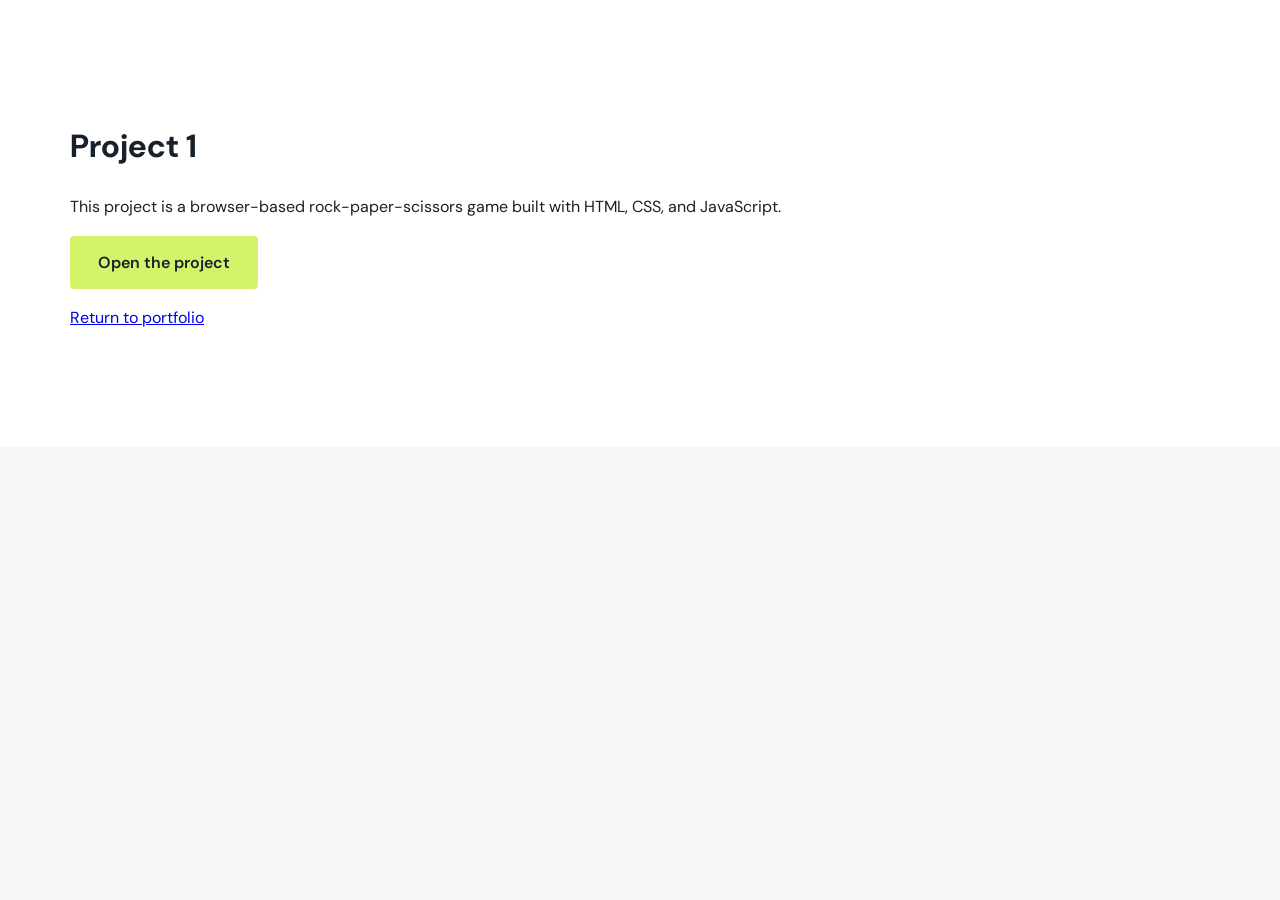
==== project1.html @ f3b05279 "Fix project page format" ====
<!DOCTYPE html>
<html lang="en">
<head>
	<meta charset="UTF-8">
	<meta name="viewport" content="width=device-width, initial-scale=1.0">
	<meta name="description" content="Project portfolio entry for Sammy Marwa">
	<title>Project 1 | Sammy Marwa</title>
	<link rel="stylesheet" href="style.css">
</head>
<body>
	<main class="project-section">
		<div class="container">
			<h1>Project 1</h1>
			<p>This project is a browser-based rock-paper-scissors game built with HTML, CSS, and JavaScript.</p>
			<p><a class="cta-button" href="project27.html">Open the project</a></p>
			<p><a href="index.html">Return to portfolio</a></p>
		</div>
	</main>
</body>
</html>
---- style.css ----
@import url('https://fonts.googleapis.com/css2?family=DM+Sans:wght@400;500;600;700&family=Space+Grotesk:wght@500;600;700&display=swap');

:root {
    --ink: #17212b;
    --muted: #607080;
    --paper: #f4f7f5;
    --white: #ffffff;
    --blue: #1769ff;
    --lime: #d4f36a;
    --line: #dce5e1;
    --shadow: 0 18px 45px rgba(23, 33, 43, 0.1);
}

* {
    box-sizing: border-box;
}

.reveal {
    opacity: 0;
    transform: translateY(28px);
    transition: opacity 0.7s ease, transform 0.7s ease;
}

.reveal.visible {
    opacity: 1;
    transform: translateY(0);
}

html {
    scroll-behavior: smooth;
}

body {
    margin: 0;
    font-family: 'DM Sans', sans-serif;
    line-height: 1.6;
    background: var(--paper);
    color: var(--ink);
}

header {
    background-color: rgba(255, 255, 255, 0.94);
    padding: 18px 24px;
    border-bottom: 1px solid var(--line);
    position: sticky;
    top: 0;
    z-index: 10;
    backdrop-filter: blur(14px);
}

nav {
    display: flex;
    justify-content: space-between;
    align-items: center;
    max-width: 1180px;
    margin: 0 auto;
    position: relative;
}

.logo {
    font-family: 'Space Grotesk', sans-serif;
    font-size: 24px;
    font-weight: 700;
    color: var(--ink);
    text-decoration: none;
}

nav ul {
    list-style: none;
    display: flex;
    gap: 26px;
    padding: 0;
    margin: 0;
}

nav a {
    text-decoration: none;
    color: var(--muted);
    font-weight: 500;
    transition: color 0.2s ease;
}

nav a:hover,
nav a.active {
    color: var(--blue);
}

.menu-toggle {
    display: none;
    margin-left: auto;
    background: var(--ink);
    color: var(--white);
    border: 0;
    border-radius: 4px;
    padding: 9px 13px;
    cursor: pointer;
    font: inherit;
    font-weight: 600;
}

.hero {
    background: linear-gradient(rgba(0, 0, 0, 0.45), rgba(0, 0, 0, 0.45)), url("images/imagesproject1.jpg") center / cover no-repeat;
    color: #ffffff;
    min-height: 620px;
    padding: 150px 24px 130px;
    text-align: center;
    display: grid;
    place-content: center;
    position: relative;
}

.hero h1 {
    color: #ffffff;
    margin: 0 auto 18px;
    width: 100%;
    max-width: 850px;
    font-family: 'Space Grotesk', sans-serif;
    font-size: clamp(2.8rem, 7vw, 5.8rem);
    line-height: 0.98;
    font-weight: 700;
    overflow-wrap: anywhere;
}

.hero-subtitle {
    font-size: 1.15rem;
    margin-bottom: 30px;
    opacity: 0.95;
}

.cta-button {
    background-color: var(--lime);
    color: var(--ink);
    padding: 14px 28px;
    text-decoration: none;
    border-radius: 4px;
    font-weight: 600;
    display: inline-block;
    transition: transform 0.2s ease, background-color 0.2s ease;
}

.cta-button:hover {
    background-color: #e4ff88;
    transform: translateY(-3px);
}

.about,
.project-section,
.contact-section {
    padding: 100px 24px;
    background-color: var(--white);
}

.container {
    max-width: 1180px;
    margin: 0 auto;
    padding: 0 20px;
}

h2 {
    font-family: 'Space Grotesk', sans-serif;
    font-size: clamp(2rem, 4vw, 3rem);
    font-weight: 700;
    margin: 0 0 28px;
    border-bottom: 4px solid var(--lime);
    padding-bottom: 7px;
    display: inline-block;
    color: var(--ink);
}

.about-grid {
    display: grid;
    grid-template-columns: 1fr 1fr;
    gap: clamp(40px, 8vw, 110px);
    align-items: center;
    margin-top: 30px;
}

.about-text p {
    margin-bottom: 20px;
    line-height: 1.8;
    font-size: 1.05rem;
    color: var(--muted);
}

.about-image img {
    width: 100%;
    max-width: 430px;
    aspect-ratio: 4 / 5;
    object-fit: cover;
    border-radius: 4px;
    background: #dbeafe;
    display: block;
    box-shadow: var(--shadow);
}

#skills {
    width: min(1130px, calc(100% - 48px));
    margin: 0 auto;
    border-collapse: collapse;
    background: var(--white);
    box-shadow: var(--shadow);
    text-align: left;
    overflow: hidden;
}

#skills th,
#skills td {
    padding: 18px 22px;
    border-bottom: 1px solid var(--line);
}

#skills th {
    background: var(--ink);
    color: var(--white);
    font-family: 'Space Grotesk', sans-serif;
    font-weight: 600;
}

#skills tr:last-child td {
    border-bottom: 0;
}

#skills td:last-child {
    color: var(--muted);
}

.project-card {
    display: grid;
    grid-template-columns: 1fr 1fr;
    gap: 50px;
    align-items: center;
    background: var(--white);
    padding: clamp(22px, 5vw, 52px);
    border-radius: 4px;
    box-shadow: var(--shadow);
}

.project-image {
    min-height: 300px;
    border-radius: 3px;
    overflow: hidden;
}

.project-image img {
    width: 100%;
    height: 100%;
    min-height: 300px;
    display: block;
    object-fit: cover;
}

.project-info h3 {
    font-family: 'Space Grotesk', sans-serif;
    margin-top: 0;
    font-size: 2rem;
}

.project-info p {
    color: var(--muted);
    font-size: 1.05rem;
    line-height: 1.8;
}

.contact-form {
    max-width: 600px;
    margin: 0 auto;
    padding: clamp(24px, 5vw, 48px);
    background: var(--paper);
    border-radius: 4px;
    box-shadow: var(--shadow);
}

.contact-form label {
    font-weight: 700;
}

.contact-form input,
.contact-form textarea {
    width: 100%;
    padding: 14px;
    margin-top: 8px;
    margin-bottom: 16px;
    border: 1px solid #b9c9c1;
    border-radius: 3px;
    font: inherit;
    background: var(--white);
}

.contact-form input:focus,
.contact-form textarea:focus {
    outline: 3px solid rgba(23, 105, 255, 0.2);
    border-color: var(--blue);
    box-sizing: border-box;
}

.contact-form textarea {
    min-height: 120px;
}

.contact-form button {
    background: var(--blue);
    color: var(--white);
    border: none;
    padding: 14px 26px;
    border-radius: 3px;
    cursor: pointer;
    font: inherit;
    font-weight: 700;
    transition: transform 0.2s ease, background-color 0.2s ease;
}

.contact-form button:hover {
    background: #0d51ca;
    transform: translateY(-2px);
}

.form-status {
    display: none;
    max-width: 600px;
    margin: 18px auto 0;
    padding: 14px 18px;
    border-left: 4px solid var(--blue);
    background: #e9f0ff;
    color: var(--ink);
    font-weight: 600;
}

.form-status.show {
    display: block;
}

.form-status.error {
    border-color: #c0392b;
    background: #fff0ee;
}

footer {
    background: var(--ink);
    color: white;
    padding: 52px 24px;
    text-align: center;
}

footer a {
    color: var(--lime);
    text-decoration: none;
    transition: color 0.2s ease;
}

#handles {
    display: flex;
    justify-content: center;
    gap: 16px;
    flex-wrap: wrap;
}

#handles i {
    margin-right: 4px;
}

footer a:hover {
    color: var(--white);
}

@media (max-width: 768px) {
    header {
        padding: 15px 18px;
    }

    nav {
        min-height: 34px;
    }

    nav ul {
        gap: 12px;
    }

    nav a {
        font-size: 0.9rem;
    }

    .menu-toggle {
        display: block;
    }

    nav ul {
        display: none;
        flex-direction: column;
        gap: 10px;
        position: absolute;
        top: calc(100% + 12px);
        right: 0;
        min-width: 170px;
        padding: 14px;
        margin: 0;
        background: var(--white);
        box-shadow: var(--shadow);
    }

    nav ul.open {
        display: flex;
    }

    .hero {
        min-height: 560px;
        padding: 110px 18px 90px;
    }

    .hero-subtitle {
        font-size: 1rem;
    }

    .about,
    .project-section,
    .contact-section {
        padding: 72px 18px;
    }

    .about-grid,
    .project-card {
        grid-template-columns: 1fr;
    }

    .about-image img {
        max-width: 100%;
    }

    #skills {
        width: calc(100% - 36px);
        font-size: 0.88rem;
        display: block;
        overflow-x: auto;
        white-space: nowrap;
    }

    #skills th,
    #skills td {
        padding: 13px 10px;
    }
}
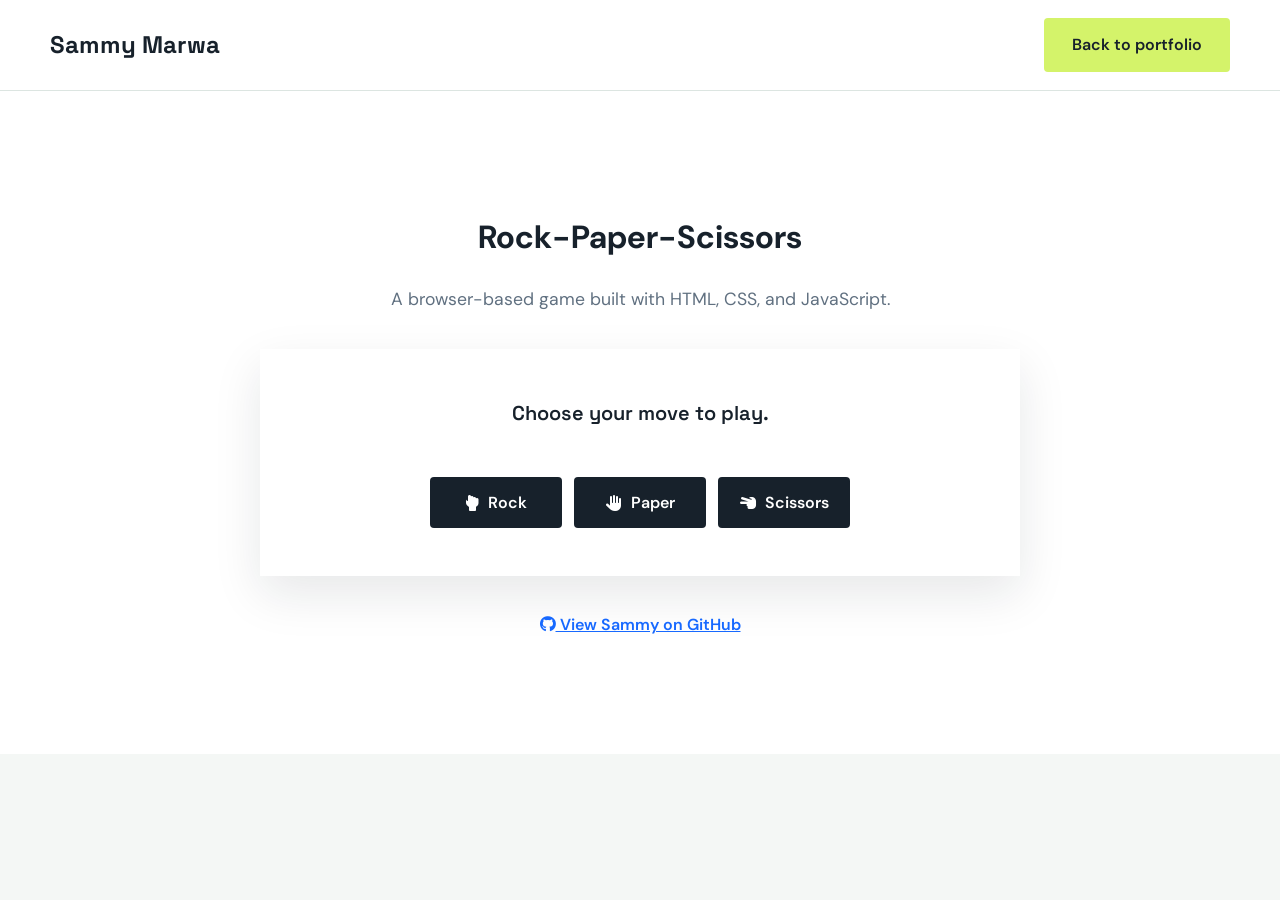
==== commit 8d1f4600: "Finalize portfolio project and icons" ====
--- a/project1.html
+++ b/project1.html
@@ -3,18 +3,52 @@
 <head>
 	<meta charset="UTF-8">
 	<meta name="viewport" content="width=device-width, initial-scale=1.0">
-	<meta name="description" content="Project portfolio entry for Sammy Marwa">
-	<title>Project 1 | Sammy Marwa</title>
+	<meta name="description" content="Rock-paper-scissors game built by Sammy Marwa">
+	<title>Rock-Paper-Scissors | Sammy Marwa</title>
 	<link rel="stylesheet" href="style.css">
+	<link rel="stylesheet" href="https://cdnjs.cloudflare.com/ajax/libs/font-awesome/6.5.2/css/all.min.css">
 </head>
 <body>
+	<header>
+		<nav aria-label="Project navigation">
+			<a href="index.html" class="logo">Sammy Marwa</a>
+			<a href="index.html" class="cta-button">Back to portfolio</a>
+		</nav>
+	</header>
 	<main class="project-section">
-		<div class="container">
-			<h1>Project 1</h1>
-			<p>This project is a browser-based rock-paper-scissors game built with HTML, CSS, and JavaScript.</p>
-			<p><a class="cta-button" href="project27.html">Open the project</a></p>
-			<p><a href="index.html">Return to portfolio</a></p>
+		<div class="container game-container">
+			<h1>Rock-Paper-Scissors</h1>
+			<p class="project-lede">A browser-based game built with HTML, CSS, and JavaScript.</p>
+			<div class="game-panel" aria-live="polite">
+				<p id="game-result">Choose your move to play.</p>
+				<div class="game-actions">
+					<button type="button" class="game-button" data-move="Rock"><i class="fa-solid fa-hand-back-fist" aria-hidden="true"></i> Rock</button>
+					<button type="button" class="game-button" data-move="Paper"><i class="fa-solid fa-hand" aria-hidden="true"></i> Paper</button>
+					<button type="button" class="game-button" data-move="Scissors"><i class="fa-solid fa-hand-scissors" aria-hidden="true"></i> Scissors</button>
+				</div>
+			</div>
+			<p><a href="https://github.com/Sammarwa" target="_blank" rel="noopener noreferrer"><i class="fa-brands fa-github" aria-hidden="true"></i> View Sammy on GitHub</a></p>
 		</div>
 	</main>
+	<script>
+		const moves = ['Rock', 'Paper', 'Scissors'];
+		const result = document.getElementById('game-result');
+
+		document.querySelectorAll('[data-move]').forEach((button) => {
+			button.addEventListener('click', () => {
+				const playerMove = button.dataset.move;
+				const computerMove = moves[Math.floor(Math.random() * moves.length)];
+				const outcome = playerMove === computerMove
+					? 'It is a tie.'
+					: (playerMove === 'Rock' && computerMove === 'Scissors') ||
+					  (playerMove === 'Paper' && computerMove === 'Rock') ||
+					  (playerMove === 'Scissors' && computerMove === 'Paper')
+						? 'You win.'
+						: 'You lose.';
+
+				result.textContent = `You chose ${playerMove}. Computer chose ${computerMove}. ${outcome}`;
+			});
+		});
+	</script>
 </body>
 </html>
--- a/style.css
+++ b/style.css
@@ -259,6 +259,70 @@
     color: var(--muted);
     font-size: 1.05rem;
     line-height: 1.8;
+}
+
+.game-container {
+    text-align: center;
+}
+
+.project-lede {
+    color: var(--muted);
+    font-size: 1.1rem;
+}
+
+.game-panel {
+    max-width: 760px;
+    margin: 36px auto;
+    padding: clamp(24px, 5vw, 48px);
+    background: var(--white);
+    box-shadow: var(--shadow);
+}
+
+#game-result {
+    min-height: 52px;
+    margin: 0 0 28px;
+    font-family: 'Space Grotesk', sans-serif;
+    font-size: 1.25rem;
+    font-weight: 600;
+}
+
+.game-actions {
+    display: flex;
+    justify-content: center;
+    gap: 12px;
+    flex-wrap: wrap;
+}
+
+.game-button {
+    display: inline-flex;
+    align-items: center;
+    gap: 9px;
+    min-width: 132px;
+    justify-content: center;
+    padding: 13px 18px;
+    border: 0;
+    border-radius: 4px;
+    background: var(--ink);
+    color: var(--white);
+    font: inherit;
+    font-weight: 600;
+    cursor: pointer;
+    transition: background-color 0.2s ease, transform 0.2s ease;
+}
+
+.game-button:hover,
+.game-button:focus-visible {
+    background: var(--blue);
+    transform: translateY(-2px);
+}
+
+.game-container > p:last-child {
+    color: var(--muted);
+}
+
+.game-container > p:last-child a {
+    color: var(--blue);
+    font-weight: 600;
 }
 
 .contact-form {
